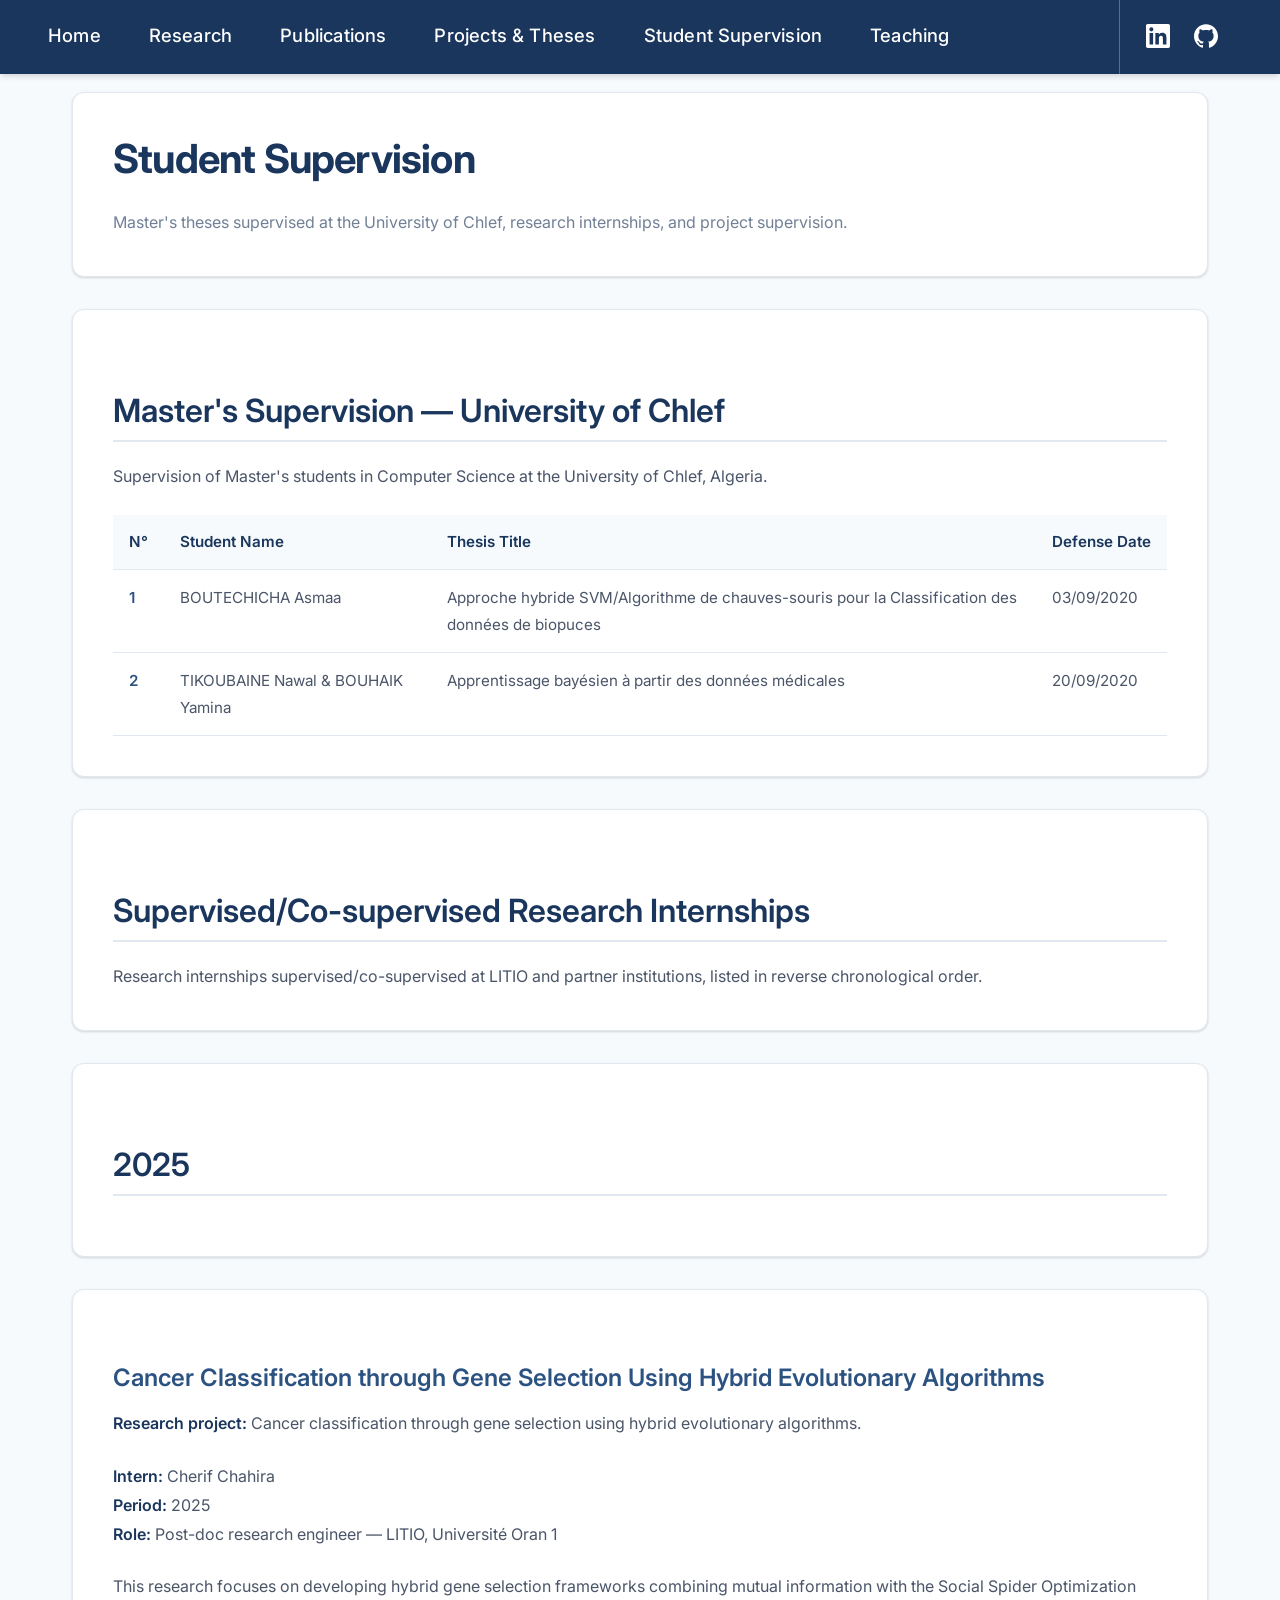
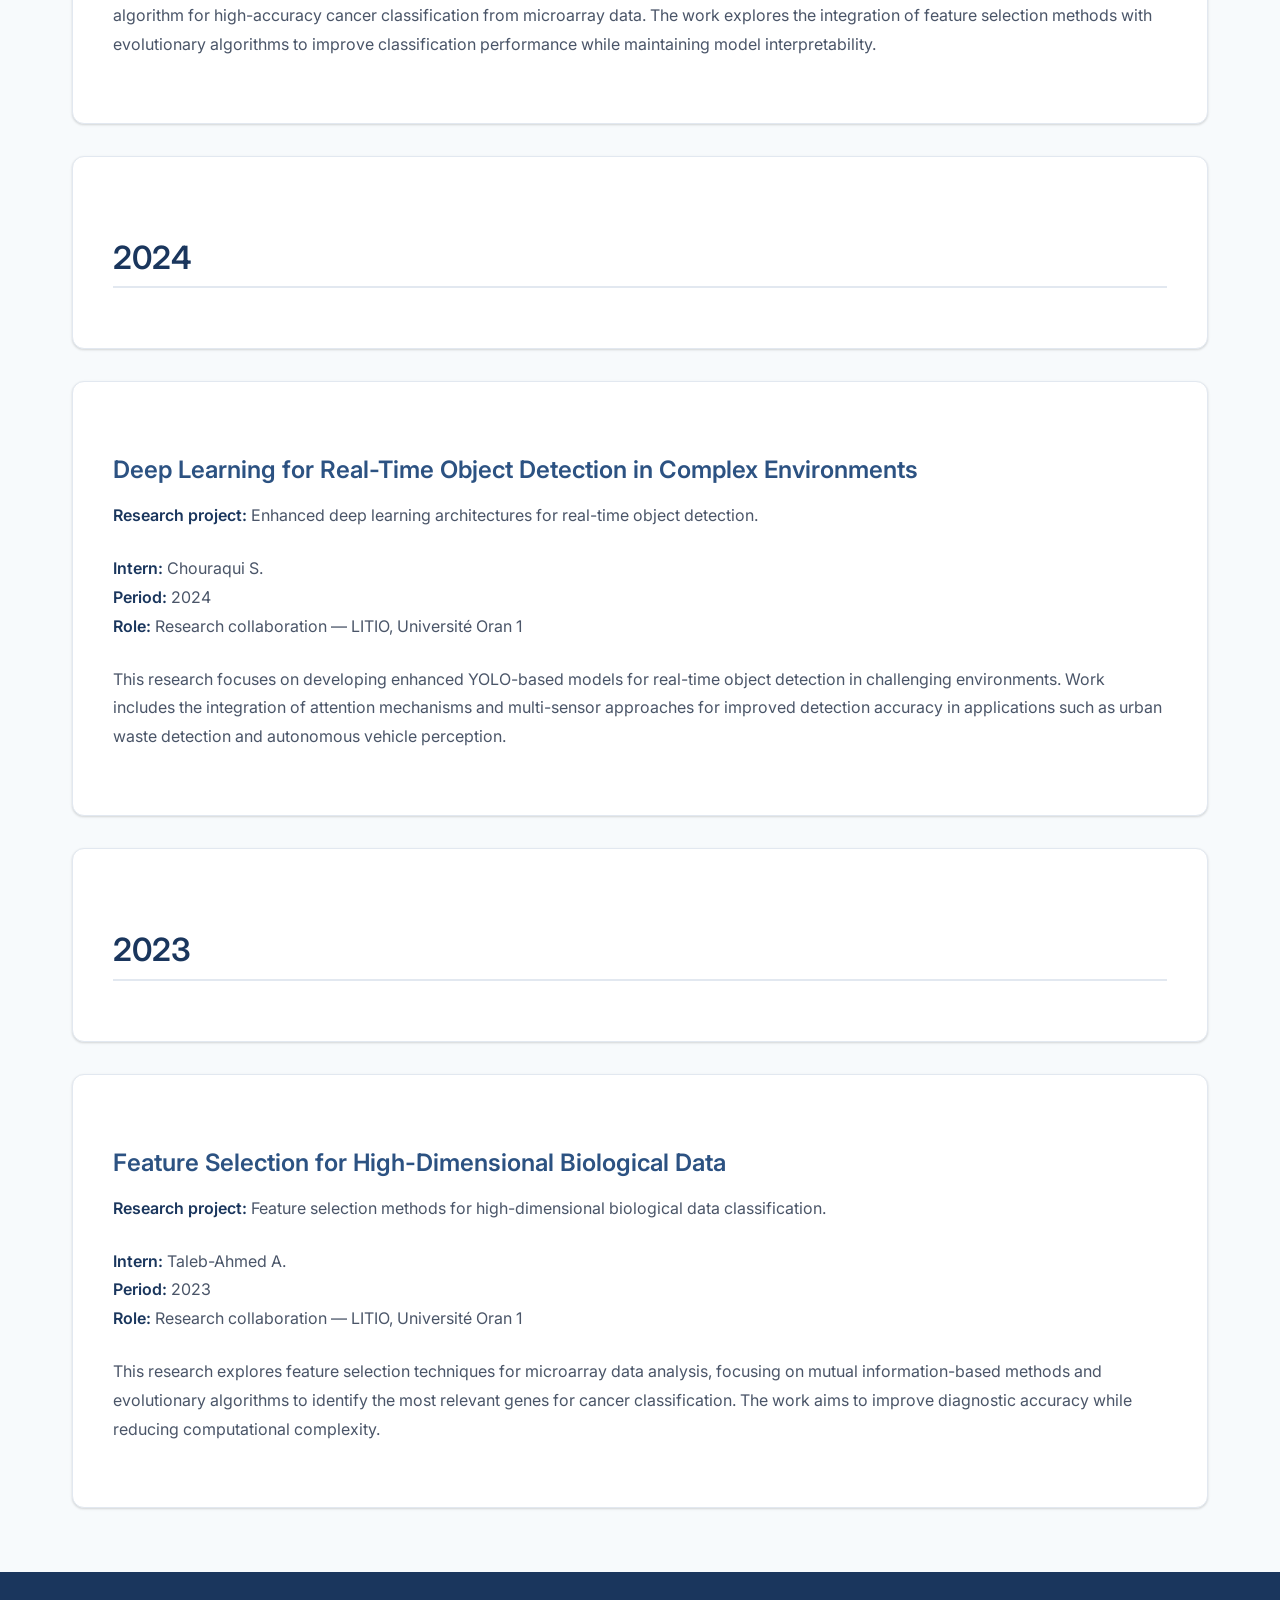
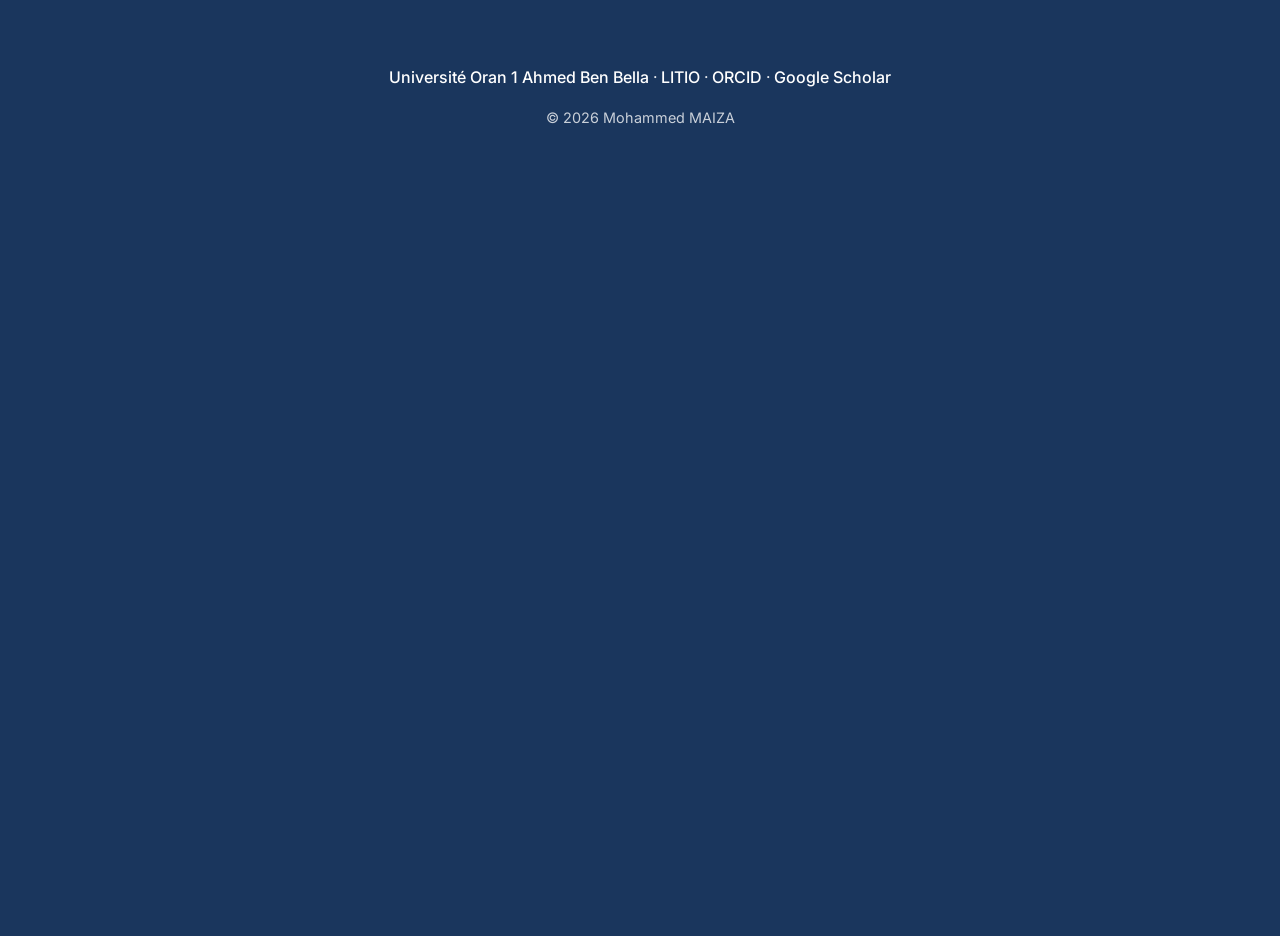
==== internships.html @ 7131254c "Update internship page with new supervisor details" ====
<!DOCTYPE html>
<html lang="en">
<head>
    <meta charset="UTF-8">
    <meta name="viewport" content="width=device-width, initial-scale=1.0">
    <meta name="description" content="Student supervision by Mohammed MAIZA — Master's theses at University of Chlef, research internships, and project supervision.">
    <title>Student Supervision - Mohammed MAIZA</title>
    <link rel="stylesheet" href="css/evas_style.css?v=20260531">
</head>
<body>
    <!-- Navigation Menu -->
    <nav class="navigation">
        <div class="navigation-inner">
            <div class="navigation-menu">
                <a href="index.html">Home</a>
                <a href="research.html">Research</a>
                <a href="publications.html">Publications</a>
                <a href="projects.html">Projects &amp; Theses</a>
                <a href="internships.html">Student Supervision</a>
                <a href="courses.html">Teaching</a>
            </div>
            <div class="navigation-social">
                <a href="https://www.linkedin.com/in/mohammed-maiza-7569133a1/" target="_blank" rel="noopener noreferrer" aria-label="LinkedIn profile" class="nav-social-link">
                    <svg class="nav-icon" xmlns="http://www.w3.org/2000/svg" viewBox="0 0 24 24" aria-hidden="true" focusable="false"><path fill="currentColor" d="M20.447 20.452h-3.554v-5.569c0-1.328-.027-3.037-1.852-3.037-1.853 0-2.136 1.445-2.136 2.939v5.667H9.351V9h3.414v1.561h.046c.477-.9 1.637-1.85 3.37-1.85 3.601 0 4.267 2.37 4.267 5.455v6.286zM5.337 7.433a2.062 2.062 0 01-2.063-2.065 2.064 2.064 0 112.063 2.065zm1.782 13.019H3.555V9h3.564v11.452zM22.225 0H1.771C.792 0 0 .774 0 1.729v20.542C0 23.227.792 24 1.771 24h20.451C23.2 24 24 23.227 24 22.271V1.729C24 .774 23.2 0 22.222 0h.003z"/></svg>
                </a>
                <a href="https://github.com/MAIZA-MOHAMMED/" target="_blank" rel="noopener noreferrer" aria-label="GitHub profile" class="nav-social-link">
                    <svg class="nav-icon" xmlns="http://www.w3.org/2000/svg" viewBox="0 0 24 24" aria-hidden="true" focusable="false"><path fill="currentColor" d="M12 .297c-6.63 0-12 5.373-12 12 0 5.303 3.438 9.8 8.205 11.385.6.113.82-.258.82-.577 0-.285-.01-1.04-.015-2.04-3.338.724-4.042-1.61-4.042-1.61C4.422 18.07 3.633 17.7 3.633 17.7c-1.087-.744.084-.729.084-.729 1.205.084 1.838 1.236 1.838 1.236 1.07 1.835 2.809 1.305 3.495.998.108-.776.417-1.305.76-1.605-2.665-.3-5.466-1.332-5.466-5.93 0-1.31.465-2.38 1.235-3.22-.135-.303-.54-1.523.105-3.176 0 0 1.005-.322 3.3 1.23.96-.267 1.98-.399 3-.405 1.02.006 2.04.138 3 .405 2.28-1.552 3.285-1.23 3.285-1.23.645 1.653.24 2.873.12 3.176.765.84 1.23 1.91 1.23 3.22 0 4.61-2.805 5.625-5.475 5.92.42.36.81 1.096.81 2.22 0 1.606-.015 2.896-.015 3.286 0 .315.21.69.825.57C20.565 22.092 24 17.592 24 12.297c0-6.627-5.373-12-12-12"/></svg>
                </a>
            </div>
        </div>
    </nav>

    <!-- Main Content -->
    <div class="container main">
        <div class="row">
            <div class="twelve columns">
                <div class="section-card" style="margin-top: 2rem;">
                    <h1>Student Supervision</h1>
                    <p style="margin-bottom: 0; color: var(--text-muted);">
                        Master's theses supervised at the University of Chlef, research internships, and project supervision.
                    </p>
                </div>

                <!-- Master's Supervision Table -->
                <div class="section-card">
                    <h2>Master's Supervision — University of Chlef</h2>
                    <div class="bio">
                        <p>
                            Supervision of Master's students in Computer Science at the University of Chlef, Algeria.
                        </p>
                        <div class="supervision-table-wrap">
                            <table class="supervision-table">
                                <thead>
                                    <tr>
                                        <th>N°</th>
                                        <th>Student Name</th>
                                        <th>Thesis Title</th>
                                        <th>Defense Date</th>
                                    </tr>
                                </thead>
                                <tbody>
                                    <tr>
                                        <td>1</td>
                                        <td>BOUTECHICHA Asmaa</td>
                                        <td>Approche hybride SVM/Algorithme de chauves-souris pour la Classification des données de biopuces</td>
                                        <td>03/09/2020</td>
                                    </tr>
                                    <tr>
                                        <td>2</td>
                                        <td>TIKOUBAINE Nawal &amp; BOUHAIK Yamina</td>
                                        <td>Apprentissage bayésien à partir des données médicales</td>
                                        <td>20/09/2020</td>
                                    </tr>
                                </tbody>
                            </table>
                        </div>
                    </div>
                </div>

                <!-- Research Internships -->
                <div class="section-card">
                    <h2>Supervised/Co-supervised Research Internships</h2>
                    <div class="bio">
                        <p style="margin-bottom: 0;">
                            Research internships supervised/co-supervised at LITIO and partner institutions, listed in reverse chronological order.
                        </p>
                    </div>
                </div>

                <!-- 2025 -->
                <div class="section-card">
                    <h2>2025</h2>
                </div>

                <div class="section-card">
                    <h3>Cancer Classification through Gene Selection Using Hybrid Evolutionary Algorithms</h3>
                    <div class="bio">
                        <p>
                            <strong>Research project:</strong> Cancer classification through gene selection using hybrid evolutionary algorithms.
                        </p>
                        <p>
                            <strong>Intern:</strong> Cherif Chahira<br>
                            <strong>Period:</strong> 2025<br>
                            <strong>Role:</strong> Post-doc research engineer — LITIO, Université Oran 1
                        </p>
                        <p>
                            This research focuses on developing hybrid gene selection frameworks combining mutual information 
                            with the Social Spider Optimization algorithm for high-accuracy cancer classification from 
                            microarray data. The work explores the integration of feature selection methods with 
                            evolutionary algorithms to improve classification performance while maintaining model 
                            interpretability.
                        </p>
                    </div>
                </div>

                <!-- 2024 -->
                <div class="section-card">
                    <h2>2024</h2>
                </div>

                <div class="section-card">
                    <h3>Deep Learning for Real-Time Object Detection in Complex Environments</h3>
                    <div class="bio">
                        <p>
                            <strong>Research project:</strong> Enhanced deep learning architectures for real-time object detection.
                        </p>
                        <p>
                            <strong>Intern:</strong> Chouraqui S.<br>
                            <strong>Period:</strong> 2024<br>
                            <strong>Role:</strong> Research collaboration — LITIO, Université Oran 1
                        </p>
                        <p>
                            This research focuses on developing enhanced YOLO-based models for real-time object detection 
                            in challenging environments. Work includes the integration of attention mechanisms and 
                            multi-sensor approaches for improved detection accuracy in applications such as urban 
                            waste detection and autonomous vehicle perception.
                        </p>
                    </div>
                </div>

                <!-- 2023 -->
                <div class="section-card">
                    <h2>2023</h2>
                </div>

                <div class="section-card">
                    <h3>Feature Selection for High-Dimensional Biological Data</h3>
                    <div class="bio">
                        <p>
                            <strong>Research project:</strong> Feature selection methods for high-dimensional biological data classification.
                        </p>
                        <p>
                            <strong>Intern:</strong> Taleb-Ahmed A.<br>
                            <strong>Period:</strong> 2023<br>
                            <strong>Role:</strong> Research collaboration — LITIO, Université Oran 1
                        </p>
                        <p>
                            This research explores feature selection techniques for microarray data analysis, 
                            focusing on mutual information-based methods and evolutionary algorithms to identify 
                            the most relevant genes for cancer classification. The work aims to improve diagnostic 
                            accuracy while reducing computational complexity.
                        </p>
                    </div>
                </div>
            </div>
        </div>
    </div>

    <footer class="site-footer">
        <div class="container main">
            <p>
                <a href="https://www.univ-oran1.dz/" target="_blank" rel="noopener">Université Oran 1 Ahmed Ben Bella</a>
                · <a href="https://www.litio.univ-oran1.dz/" target="_blank" rel="noopener">LITIO</a>
                · <a href="https://orcid.org/0000-0002-7454-2190" target="_blank" rel="noopener">ORCID</a>
                · <a href="https://scholar.google.fr/citations?user=yY8HPzoAAAAJ&hl=fr" target="_blank" rel="noopener">Google Scholar</a>
            </p>
            <p class="site-footer-copy">© 2026 Mohammed MAIZA</p>
        </div>
    </footer>
</body>
</html>
---- css/evas_style.css ----
/* Modern Academic Website Styles */

/* Import Google Fonts for better typography */
@import url('https://fonts.googleapis.com/css2?family=Inter:wght@300;400;500;600;700&family=Crimson+Text:ital,wght@0,400;0,600;1,400&display=swap');

:root {
  --primary-color: #1a365d;
  --secondary-color: #2c5282;
  --accent-color: #3182ce;
  --text-color: #2d3748;
  --text-light: #4a5568;
  --text-muted: #718096;
  --bg-light: #f7fafc;
  --bg-white: #ffffff;
  --border-color: #e2e8f0;
  --hover-color: #4299e1;
  --shadow-sm: 0 1px 3px 0 rgba(0, 0, 0, 0.1), 0 1px 2px 0 rgba(0, 0, 0, 0.06);
  --shadow-md: 0 4px 6px -1px rgba(0, 0, 0, 0.1), 0 2px 4px -1px rgba(0, 0, 0, 0.06);
  --shadow-lg: 0 10px 15px -3px rgba(0, 0, 0, 0.1), 0 4px 6px -2px rgba(0, 0, 0, 0.05);
}

* {
  box-sizing: border-box;
}

/* Undo Skeleton root font scaling; site typography uses px/rem in this file */
html {
  font-size: 100%;
  scroll-behavior: smooth;
}

body {
  color: var(--text-color);
  font-family: 'Inter', -apple-system, BlinkMacSystemFont, 'Segoe UI', 'Roboto', 'Oxygen', 'Ubuntu', 'Cantarell', 'Fira Sans', 'Droid Sans', 'Helvetica Neue', sans-serif;
  font-size: 16px;
  line-height: 1.7;
  background-color: var(--bg-light);
  margin: 0;
  padding: 0;
  -webkit-font-smoothing: antialiased;
  -moz-osx-font-smoothing: grayscale;
}

/* Typography */
h1, h2, h3, h4, h5, h6 {
  color: var(--primary-color);
  font-weight: 600;
  line-height: 1.3;
  margin-top: 0;
  margin-bottom: 1rem;
}

h1 {
  font-size: 2.5rem;
  font-weight: 700;
  letter-spacing: -0.02em;
  margin-bottom: 1.5rem;
}

h2 {
  font-size: 2rem;
  font-weight: 600;
  margin-top: 2.5rem;
  margin-bottom: 1.25rem;
  padding-bottom: 0.5rem;
  border-bottom: 2px solid var(--border-color);
}

h3 {
  font-size: 1.5rem;
  font-weight: 600;
  margin-top: 2rem;
  margin-bottom: 1rem;
  color: var(--secondary-color);
}

h4 {
  font-size: 1.25rem;
  font-weight: 600;
  margin-top: 1.5rem;
  margin-bottom: 0.75rem;
}

p {
  margin-bottom: 1.25rem;
  color: var(--text-light);
}

/* Links */
a {
  color: var(--accent-color);
  text-decoration: none;
  transition: all 0.2s ease;
  font-weight: 500;
}

a:hover {
  color: var(--hover-color);
  text-decoration: underline;
}

a:focus {
  outline: 2px solid var(--accent-color);
  outline-offset: 2px;
}

/* Navigation bar - Modern sticky navigation */
.navigation {
  background-color: var(--primary-color);
  position: fixed;
  top: 0;
  left: 0;
  right: 0;
  width: 100%;
  z-index: 1000;
  box-shadow: var(--shadow-md);
  transition: all 0.3s ease;
}

/* Use .navigation-inner (not Skeleton's .container) to avoid width/overflow conflicts */
.navigation-inner {
  position: relative;
  max-width: 1200px;
  width: 100%;
  margin: 0 auto;
  padding: 0 5.5rem 0 0.5rem;
  box-sizing: border-box;
}

.navigation-menu {
  display: flex;
  flex-wrap: wrap;
  align-items: center;
}

.navigation-social {
  position: absolute;
  top: 0;
  right: 0.75rem;
  bottom: 0;
  z-index: 2;
  display: flex;
  align-items: center;
  gap: 0.15rem;
  padding-left: 1rem;
  background-color: var(--primary-color);
  border-left: 1px solid rgba(255, 255, 255, 0.28);
}

.navigation-social a.nav-social-link {
  padding: 0.85rem 0.65rem;
  display: inline-flex;
  align-items: center;
  justify-content: center;
  line-height: 1;
  color: #ffffff;
}

.navigation-social a.nav-social-link:hover {
  color: #ffffff;
  background-color: var(--secondary-color);
  text-decoration: none;
  border-bottom-color: transparent;
}

.navigation-social .nav-icon {
  width: 1.5rem;
  height: 1.5rem;
  display: block;
  flex-shrink: 0;
  overflow: visible;
}

.navigation-social .nav-icon path {
  fill: #ffffff;
}

.navigation a {
  color: #ffffff;
  padding: 1.25rem 1.5rem;
  display: inline-block;
  text-decoration: none;
  font-weight: 500;
  font-size: 1.15rem;
  letter-spacing: 0.01em;
  transition: all 0.2s ease;
  border-bottom: 3px solid transparent;
  margin: 0;
}

.navigation a:hover {
  background-color: var(--secondary-color);
  color: #ffffff;
  text-decoration: none;
  border-bottom-color: var(--hover-color);
}

.navigation-menu > a:first-child {
  margin-left: -1.5rem;
}

/* Main content */
.main {
  margin-top: 60px;
  padding: 3rem 0;
  min-height: calc(100vh - 60px);
}

/*
 * Override Skeleton .container (width 80%, max-width 960px).
 * Use .navigation-inner in the nav bar, not .container.
 */
.container.main {
  position: relative;
  width: 100%;
  max-width: 1200px;
  margin-left: auto;
  margin-right: auto;
  padding: 0 2rem;
  box-sizing: border-box;
}

@media (min-width: 400px) {
  .container.main {
    width: 100%;
    padding: 0 2rem;
  }
}

@media (min-width: 550px) {
  .container.main {
    width: 100%;
  }
}

/* Layout grid (replaces Skeleton; only classes used on this site) */
.row:after {
  content: "";
  display: table;
  clear: both;
}

.column,
.columns {
  width: 100%;
  float: left;
  box-sizing: border-box;
}

@media (min-width: 550px) {
  .column,
  .columns {
    margin-left: 4%;
  }

  .column:first-child,
  .columns:first-child {
    margin-left: 0;
  }

  .four.columns {
    width: 30.6666666667%;
  }

  .eight.columns {
    width: 65.3333333333%;
  }

  .twelve.columns {
    width: 100%;
    margin-left: 0;
  }
}

/* Profile section */
.foto {
  margin-bottom: 2rem;
}

.foto img {
  width: 100%;
  max-width: 280px;
  border-radius: 12px;
  box-shadow: var(--shadow-lg);
  transition: transform 0.3s ease;
}

.foto img:hover {
  transform: translateY(-5px);
  box-shadow: 0 20px 25px -5px rgba(0, 0, 0, 0.1), 0 10px 10px -5px rgba(0, 0, 0, 0.04);
}

/* Info section */
.info {
  text-align: left;
  padding-top: 0;
  margin-top: 1.5rem;
}

.info p {
  margin-bottom: 1rem;
  line-height: 1.8;
}

.info strong {
  color: var(--primary-color);
  font-weight: 600;
}

.info a {
  display: inline-block;
  margin-right: 1.5rem;
  margin-top: 0.5rem;
  padding: 0.5rem 1rem;
  background-color: var(--bg-light);
  border-radius: 6px;
  transition: all 0.2s ease;
}

.info a:hover {
  background-color: var(--accent-color);
  color: white;
  text-decoration: none;
  transform: translateY(-2px);
  box-shadow: var(--shadow-md);
}

/* Bio section */
.bio {
  text-align: left;
  line-height: 1.8;
  color: var(--text-light);
}

.bio p {
  margin-bottom: 1.5rem;
}

.bio strong {
  color: var(--primary-color);
  font-weight: 600;
}

/* Supervision summary tables */
.supervision-table-wrap {
  overflow-x: auto;
  margin-top: 1.5rem;
}

.supervision-table {
  width: 100%;
  border-collapse: collapse;
  font-size: 0.95rem;
}

.supervision-table th,
.supervision-table td {
  padding: 0.85rem 1rem;
  text-align: left;
  vertical-align: top;
  border-bottom: 1px solid var(--border-color);
  color: var(--text-light);
}

.supervision-table th:first-child,
.supervision-table td:first-child,
.supervision-table th:last-child,
.supervision-table td:last-child {
  padding-left: 1rem;
  padding-right: 1rem;
}

.supervision-table th {
  color: var(--primary-color);
  font-weight: 600;
  background-color: var(--bg-light);
  white-space: nowrap;
}

.supervision-table tbody tr:hover {
  background-color: var(--bg-light);
}

.supervision-table td:first-child {
  font-weight: 600;
  color: var(--secondary-color);
  white-space: nowrap;
}

/* Section cards */
.section-card {
  background-color: var(--bg-white);
  border-radius: 12px;
  padding: 2.5rem;
  margin-bottom: 2rem;
  box-shadow: var(--shadow-sm);
  border: 1px solid var(--border-color);
  transition: all 0.3s ease;
}

.section-card:hover {
  box-shadow: var(--shadow-md);
}

/* Profile header (home) */
.profile-header-inner {
  display: flex;
  flex-wrap: wrap;
  gap: 2rem;
  align-items: flex-start;
}

.profile-photo {
  flex: 0 0 220px;
  max-width: 100%;
}

.profile-photo img {
  width: 100%;
  height: auto;
  border-radius: 8px;
  box-shadow: var(--shadow-md);
}

.profile-details {
  flex: 1 1 280px;
  min-width: 0;
}

.profile-role {
  margin-top: 0;
  color: var(--text-light);
  font-weight: 400;
  font-size: 1.25rem;
}

.profile-links a {
  margin-right: 1rem;
}

.highlights-list li:before {
  content: none;
}

.highlights-list li {
  padding-left: 0;
}

/* Site footer */
.site-footer {
  background-color: var(--primary-color);
  color: rgba(255, 255, 255, 0.9);
  padding: 2rem 0;
  margin-top: 2rem;
  text-align: center;
}

.site-footer p {
  color: rgba(255, 255, 255, 0.9);
  margin-bottom: 0.5rem;
}

.site-footer a {
  color: #fff;
  font-weight: 500;
}

.site-footer a:hover {
  color: #bee3f8;
  text-decoration: underline;
}

.site-footer-copy {
  font-size: 0.9rem;
  opacity: 0.85;
  margin-bottom: 0;
}

/* Lists */
ul {
  list-style-type: none;
  padding-left: 0;
  margin-bottom: 1.5rem;
}

ul li {
  padding: 0.75rem 0;
  padding-left: 1.75rem;
  position: relative;
  color: var(--text-light);
  line-height: 1.7;
}

ul li:before {
  content: "▸";
  color: var(--accent-color);
  position: absolute;
  left: 0;
  font-weight: bold;
  font-size: 1.1em;
}

/* Utility classes */
.text-center {
  text-align: center;
}

.mt-1 { margin-top: 1rem; }
.mt-2 { margin-top: 2rem; }
.mt-3 { margin-top: 3rem; }
.mb-1 { margin-bottom: 1rem; }
.mb-2 { margin-bottom: 2rem; }
.mb-3 { margin-bottom: 3rem; }

/* Responsive design */
@media (max-width: 768px) {
  h1 {
    font-size: 2rem;
  }
  
  h2 {
    font-size: 1.75rem;
  }
  
  .navigation-inner {
    padding: 0 5rem 0 0.25rem;
  }

  .navigation-social {
    right: 0.25rem;
    padding-left: 0.75rem;
  }
  
  .navigation a {
    padding: 1rem 1rem;
    font-size: 1.05rem;
  }
  
  .main {
    padding: 2rem 0;
  }
  
  .section-card {
    padding: 1.5rem;
  }
  
  .info a {
    display: block;
    margin-right: 0;
    margin-bottom: 0.5rem;
  }
}

@media (max-width: 480px) {
  .navigation a {
    padding: 0.875rem 0.75rem;
    font-size: 1rem;
  }
  
  h1 {
    font-size: 1.75rem;
  }
  
  h2 {
    font-size: 1.5rem;
  }
}

/* Additional modern touches */
.pubname {
  color: var(--secondary-color);
  font-weight: 600;
}

.confname {
  font-style: italic;
  color: var(--text-muted);
}

.student-ad {
  border: 2px dashed var(--accent-color);
  border-radius: 12px;
  padding: 1.5rem;
  text-align: center;
  background-color: var(--bg-light);
  margin: 2rem 0;
}

.anchor {
  scroll-margin-top: 80px;
}

/* Selection color */
::selection {
  background-color: var(--accent-color);
  color: white;
}

::-moz-selection {
  background-color: var(--accent-color);
  color: white;
}

/* Publication styling */
.publication-list {
  margin-top: 1rem;
}

.publication-item {
  padding: 1.5rem 0;
  border-bottom: 1px solid var(--border-color);
  transition: all 0.2s ease;
}

.publication-item:last-child {
  border-bottom: none;
}

.publication-item:hover {
  padding-left: 0.5rem;
}

.publication-item .pubname {
  font-size: 1.1rem;
  font-weight: 600;
  color: var(--primary-color);
  display: block;
  margin-bottom: 0.5rem;
}

.publication-item .pubname:hover {
  color: var(--accent-color);
}

.publication-item .authors {
  color: var(--text-light);
  margin-bottom: 0.5rem;
  font-size: 0.95rem;
}

.publication-item .venue {
  color: var(--text-muted);
  font-style: italic;
  margin-bottom: 0.75rem;
  font-size: 0.95rem;
}

.publication-item .links {
  margin-top: 0.75rem;
}

.publication-item .links a {
  display: inline-block;
  margin-right: 1rem;
  padding: 0.25rem 0.75rem;
  background-color: var(--bg-light);
  border-radius: 4px;
  font-size: 0.85rem;
  font-weight: 500;
  transition: all 0.2s ease;
}

.publication-item .links a:hover {
  background-color: var(--accent-color);
  color: white;
  text-decoration: none;
  transform: translateY(-1px);
}

.publication-item .year {
  color: var(--accent-color);
  font-weight: 600;
}

/* Ordered lists for instructions */
ol {
  padding-left: 1.5rem;
  margin-bottom: 1.5rem;
  color: var(--text-light);
  line-height: 1.8;
}

ol li {
  margin-bottom: 0.5rem;
  padding-left: 0.5rem;
}
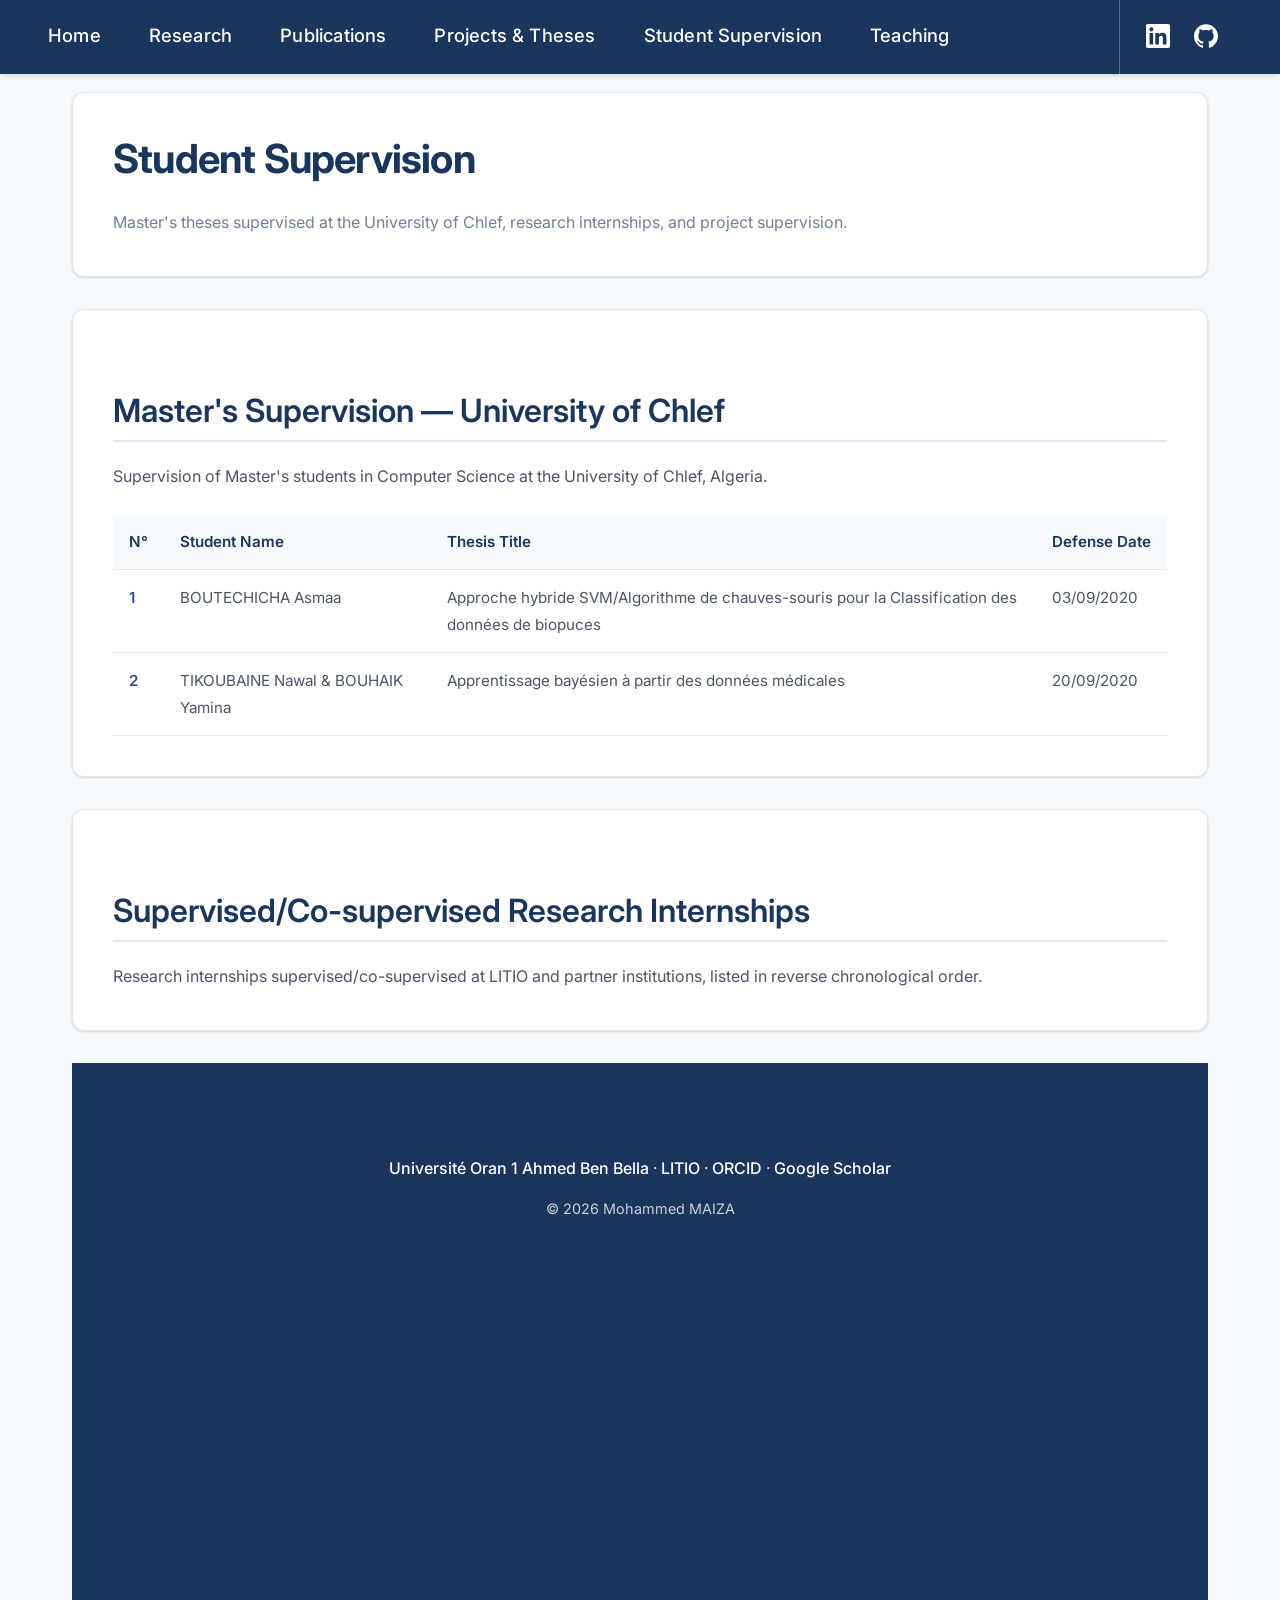
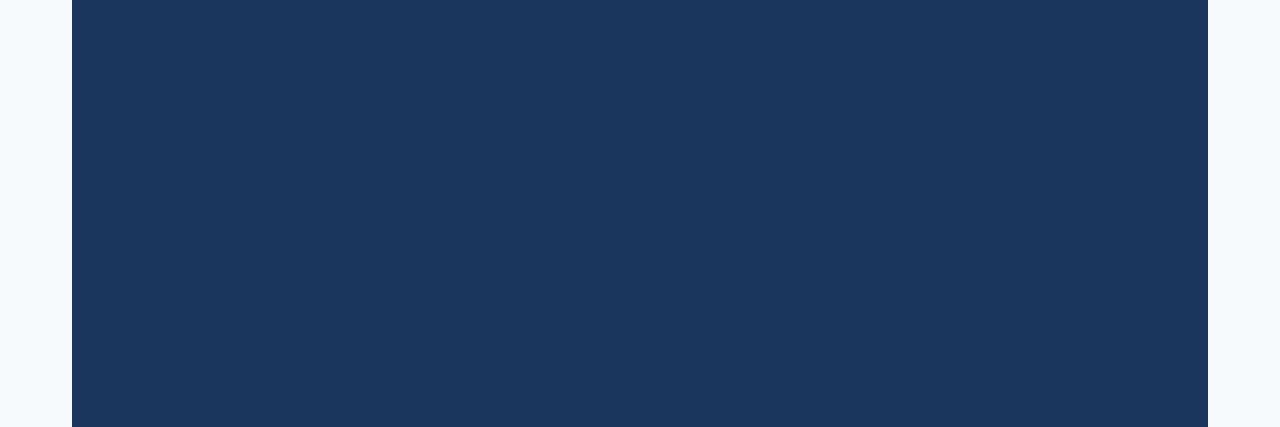
==== commit a2dcbe4b: "Remove internship details for 2023, 2024, and 2025 Removed sections for years 2023, 2024, and 2025 i" ====
--- a/internships.html
+++ b/internships.html
@@ -87,84 +87,8 @@
                     </div>
                 </div>
 
-                <!-- 2025 -->
-                <div class="section-card">
-                    <h2>2025</h2>
-                </div>
-
-                <div class="section-card">
-                    <h3>Cancer Classification through Gene Selection Using Hybrid Evolutionary Algorithms</h3>
-                    <div class="bio">
-                        <p>
-                            <strong>Research project:</strong> Cancer classification through gene selection using hybrid evolutionary algorithms.
-                        </p>
-                        <p>
-                            <strong>Intern:</strong> Cherif Chahira<br>
-                            <strong>Period:</strong> 2025<br>
-                            <strong>Role:</strong> Post-doc research engineer — LITIO, Université Oran 1
-                        </p>
-                        <p>
-                            This research focuses on developing hybrid gene selection frameworks combining mutual information 
-                            with the Social Spider Optimization algorithm for high-accuracy cancer classification from 
-                            microarray data. The work explores the integration of feature selection methods with 
-                            evolutionary algorithms to improve classification performance while maintaining model 
-                            interpretability.
-                        </p>
-                    </div>
-                </div>
-
-                <!-- 2024 -->
-                <div class="section-card">
-                    <h2>2024</h2>
-                </div>
-
-                <div class="section-card">
-                    <h3>Deep Learning for Real-Time Object Detection in Complex Environments</h3>
-                    <div class="bio">
-                        <p>
-                            <strong>Research project:</strong> Enhanced deep learning architectures for real-time object detection.
-                        </p>
-                        <p>
-                            <strong>Intern:</strong> Chouraqui S.<br>
-                            <strong>Period:</strong> 2024<br>
-                            <strong>Role:</strong> Research collaboration — LITIO, Université Oran 1
-                        </p>
-                        <p>
-                            This research focuses on developing enhanced YOLO-based models for real-time object detection 
-                            in challenging environments. Work includes the integration of attention mechanisms and 
-                            multi-sensor approaches for improved detection accuracy in applications such as urban 
-                            waste detection and autonomous vehicle perception.
-                        </p>
-                    </div>
-                </div>
-
-                <!-- 2023 -->
-                <div class="section-card">
-                    <h2>2023</h2>
-                </div>
-
-                <div class="section-card">
-                    <h3>Feature Selection for High-Dimensional Biological Data</h3>
-                    <div class="bio">
-                        <p>
-                            <strong>Research project:</strong> Feature selection methods for high-dimensional biological data classification.
-                        </p>
-                        <p>
-                            <strong>Intern:</strong> Taleb-Ahmed A.<br>
-                            <strong>Period:</strong> 2023<br>
-                            <strong>Role:</strong> Research collaboration — LITIO, Université Oran 1
-                        </p>
-                        <p>
-                            This research explores feature selection techniques for microarray data analysis, 
-                            focusing on mutual information-based methods and evolutionary algorithms to identify 
-                            the most relevant genes for cancer classification. The work aims to improve diagnostic 
-                            accuracy while reducing computational complexity.
-                        </p>
-                    </div>
-                </div>
-            </div>
-        </div>
-    </div>
+               
+               
 
     <footer class="site-footer">
         <div class="container main">
